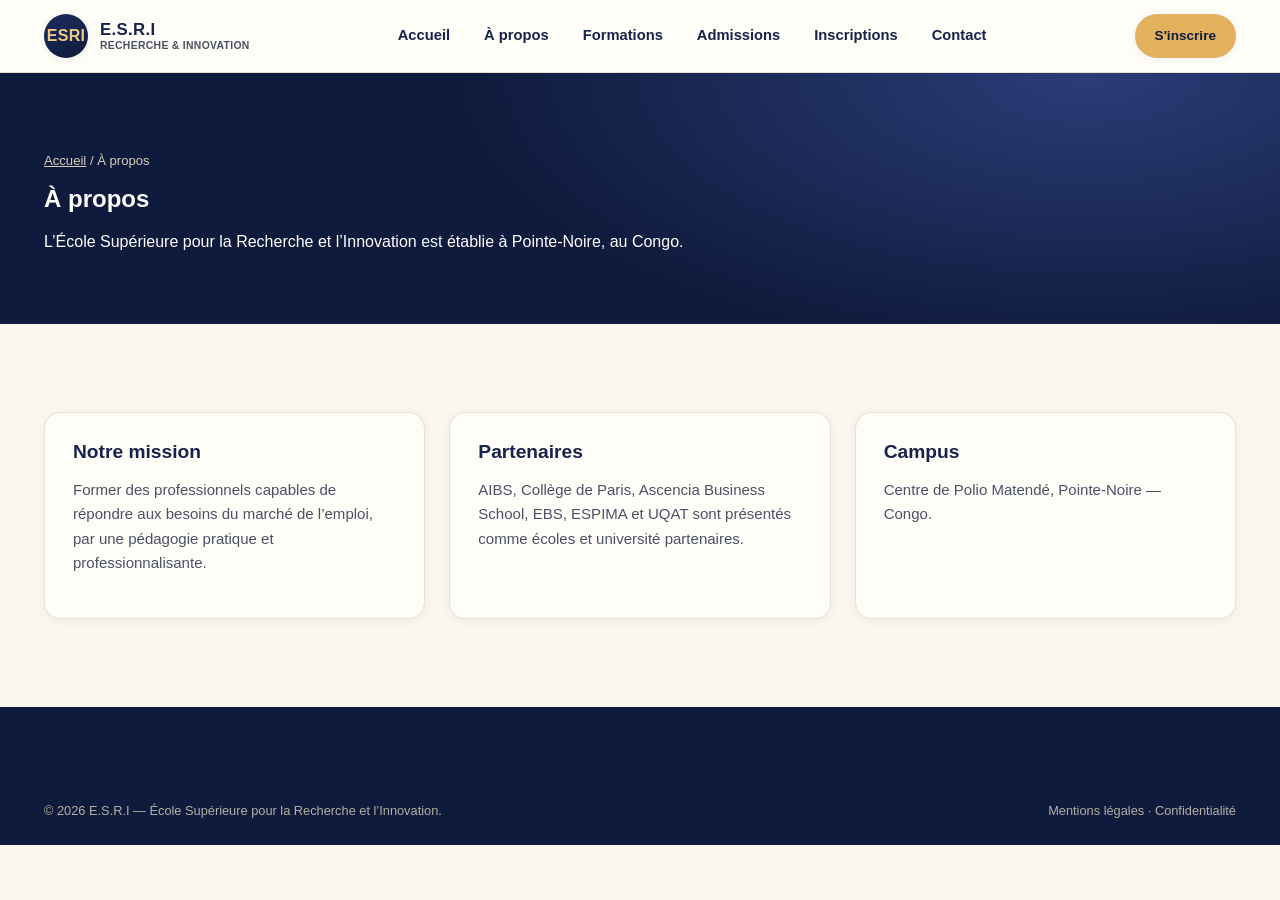
==== pages/a-propos.html @ 17736746 "Ajout des fichiers du site ESRI" ====
<!doctype html><html lang="fr"><head><meta charset="utf-8"><meta name="viewport" content="width=device-width,initial-scale=1"><link rel="stylesheet" href="../css/style.css"></head><body data-page="a-propos"><div id="app"></div><script src="../js/pages.js"></script></body></html>
---- css/style.css ----
/* =========================================================
   E.S.R.I — Design System
   École Supérieure pour la Recherche et l'Innovation
   Palette extraite du logo : bleu marine / or / crème
   ========================================================= */

:root{
  /* --- Couleurs (extraites du logo) --- */
  --navy-950:#0F1B3C;
  --navy-900:#16234C;
  --navy-800:#1C2D5E;
  --navy-700:#2A3D78;
  --gold-600:#C99A3E;
  --gold-500:#E3B15D;
  --gold-400:#EFC983;
  --gold-100:#FBEED0;
  --cream-50:#FAF7EF;
  --paper:#FFFDF8;
  --ink-900:#1B2233;
  --ink-600:#4B5266;
  --ink-400:#828A9E;
  --line:#E7E1D2;
  --white:#FFFFFF;
  --success:#2E7D5B;

  /* --- Typo --- */
  --font-display:'Poppins', 'Segoe UI', sans-serif;
  --font-body:'Inter', 'Segoe UI', sans-serif;

  /* --- Rythme --- */
  --radius-s:8px;
  --radius-m:16px;
  --radius-l:28px;
  --shadow-s:0 2px 10px rgba(15,27,60,.06);
  --shadow-m:0 12px 32px rgba(15,27,60,.10);
  --shadow-l:0 24px 60px rgba(15,27,60,.16);
  --container:1240px;
}

*,*::before,*::after{box-sizing:border-box;}
html{scroll-behavior:smooth;}
@media (prefers-reduced-motion: reduce){
  html{scroll-behavior:auto;}
  *,*::before,*::after{animation-duration:.001ms !important;animation-iteration-count:1 !important;transition-duration:.001ms !important;}
}

body{
  margin:0;
  font-family:var(--font-body);
  color:var(--ink-900);
  background:var(--cream-50);
  line-height:1.6;
  -webkit-font-smoothing:antialiased;
}

img{max-width:100%;display:block;}
a{color:inherit;text-decoration:none;}
ul{margin:0;padding:0;list-style:none;}
button{font:inherit;cursor:pointer;}
h1,h2,h3,h4{font-family:var(--font-display);color:var(--navy-900);margin:0 0 .5em;line-height:1.15;}

.skip-link{position:fixed;left:16px;top:12px;z-index:1000;padding:10px 14px;border-radius:8px;background:var(--gold-400);color:var(--navy-950);font-weight:700;transform:translateY(-160%);transition:transform .15s;}
.skip-link:focus{transform:translateY(0);}

.container{max-width:var(--container);margin:0 auto;padding:0 24px;}

:focus-visible{outline:3px solid var(--gold-500);outline-offset:3px;border-radius:4px;}

/* --- Eyebrow / labels --- */
.eyebrow{
  display:inline-flex;align-items:center;gap:10px;
  font-family:var(--font-body);font-weight:700;font-size:.78rem;
  letter-spacing:.14em;text-transform:uppercase;color:var(--gold-600);
  margin-bottom:14px;
}
.eyebrow::before{content:"";width:22px;height:2px;background:var(--gold-500);display:inline-block;}

/* --- Boutons --- */
.btn{
  display:inline-flex;align-items:center;justify-content:center;gap:8px;
  padding:14px 28px;border-radius:999px;font-weight:600;font-size:.95rem;
  border:2px solid transparent;transition:transform .18s ease, box-shadow .18s ease, background .18s ease;
  white-space:nowrap;
}
.btn:hover{transform:translateY(-2px);}
.btn-primary{background:var(--gold-500);color:var(--navy-950);box-shadow:var(--shadow-s);}
.btn-primary:hover{background:var(--gold-400);box-shadow:var(--shadow-m);}
.btn-outline{border-color:var(--navy-800);color:var(--navy-900);}
.btn-outline:hover{background:var(--navy-900);color:var(--white);}
.btn-ghost-light{border-color:rgba(255,255,255,.5);color:var(--white);}
.btn-ghost-light:hover{background:rgba(255,255,255,.12);}
.btn-sm{padding:9px 18px;font-size:.85rem;}

/* =========================================================
   HEADER / NAVIGATION
   ========================================================= */
.topbar{
  background:var(--navy-950);color:var(--gold-100);font-size:.8rem;
}
.topbar .container{display:flex;justify-content:space-between;align-items:center;padding:8px 24px;gap:16px;flex-wrap:wrap;}
.topbar a{opacity:.9;}
.topbar a:hover{opacity:1;text-decoration:underline;}
.topbar-links{display:flex;gap:18px;flex-wrap:wrap;}

.navbar{
  position:sticky;top:0;z-index:100;
  background:rgba(255,253,248,.92);backdrop-filter:blur(10px);
  border-bottom:1px solid var(--line);
}
.nav-inner{display:flex;align-items:center;justify-content:space-between;padding:14px 24px;gap:24px;}
.brand{display:flex;align-items:center;gap:12px;font-family:var(--font-display);font-weight:800;color:var(--navy-900);}
.brand-mark{
  width:44px;height:44px;border-radius:50%;
  background:linear-gradient(160deg,var(--navy-800),var(--navy-950));
  display:flex;align-items:center;justify-content:center;color:var(--gold-400);
  font-weight:800;font-size:1rem;letter-spacing:.02em;flex-shrink:0;
  box-shadow:var(--shadow-s);
}
.brand-text{display:flex;flex-direction:column;line-height:1.1;}
.brand-text b{font-size:1.05rem;letter-spacing:.02em;}
.brand-text span{font-size:.65rem;font-weight:600;color:var(--ink-600);letter-spacing:.03em;text-transform:uppercase;font-family:var(--font-body);}

.nav-links{display:flex;align-items:center;gap:6px;}
.nav-links > li{position:relative;}
.nav-links a.nav-link{
  display:flex;align-items:center;gap:5px;padding:10px 14px;border-radius:10px;
  font-weight:600;font-size:.92rem;color:var(--navy-900);transition:background .15s;
}
.nav-links a.nav-link:hover,.nav-links li.open > a.nav-link{background:var(--gold-100);}
.chev{width:9px;height:9px;border-right:2px solid currentColor;border-bottom:2px solid currentColor;transform:rotate(45deg);margin-top:-3px;transition:transform .2s;}
.nav-links li.open .chev{transform:rotate(225deg);margin-top:3px;}

.mega{
  position:absolute;top:calc(100% + 10px);left:0;min-width:640px;
  background:var(--paper);border:1px solid var(--line);border-radius:var(--radius-m);
  box-shadow:var(--shadow-l);padding:22px;display:none;grid-template-columns:1.1fr 1fr;gap:24px;
}
.nav-links li.open .mega{display:grid;}
.mega-col b{display:block;font-size:.72rem;letter-spacing:.1em;text-transform:uppercase;color:var(--gold-600);margin-bottom:10px;}
.mega-col a{display:block;padding:7px 0;font-size:.9rem;color:var(--ink-900);border-bottom:1px dashed transparent;}
.mega-col a:hover{color:var(--navy-800);border-color:var(--line);padding-left:4px;}
.mega-highlight{background:var(--navy-900);border-radius:var(--radius-s);padding:18px;color:var(--white);}
.mega-highlight b{color:var(--gold-400);}
.mega-highlight p{font-size:.85rem;color:var(--gold-100);margin:6px 0 14px;}

.nav-actions{display:flex;align-items:center;gap:10px;}
.burger{display:none;background:none;border:none;width:40px;height:40px;position:relative;}
.burger span{position:absolute;left:8px;right:8px;height:2px;background:var(--navy-900);transition:.25s;}
.burger span:nth-child(1){top:14px;}
.burger span:nth-child(2){top:20px;}
.burger span:nth-child(3){top:26px;}
.burger.active span:nth-child(1){transform:translateY(6px) rotate(45deg);}
.burger.active span:nth-child(2){opacity:0;}
.burger.active span:nth-child(3){transform:translateY(-6px) rotate(-45deg);}

/* =========================================================
   HERO
   ========================================================= */
.hero{
  position:relative;overflow:hidden;
  background:radial-gradient(1200px 600px at 78% -10%, var(--navy-700), var(--navy-950) 65%);
  color:var(--white);padding:88px 0 60px;
}
.hero-wreath{position:absolute;inset:0;opacity:.16;pointer-events:none;}
.hero-grid{display:grid;grid-template-columns:1.05fr .95fr;gap:56px;align-items:center;}
.hero h1{color:var(--white);font-size:clamp(2.1rem,4vw,3.4rem);max-width:15ch;}
.hero h1 em{font-style:normal;color:var(--gold-400);}
.hero p.lead{color:var(--gold-100);opacity:.9;max-width:52ch;font-size:1.08rem;margin-bottom:28px;}
.hero-cta{display:flex;gap:14px;flex-wrap:wrap;margin-bottom:36px;}
.hero-stats{display:flex;gap:28px;flex-wrap:wrap;}
.hero-stats div b{display:block;font-family:var(--font-display);font-size:1.6rem;color:var(--gold-400);}
.hero-stats div span{font-size:.78rem;color:var(--gold-100);opacity:.85;}

.hero-visual{position:relative;}
.hero-card{
  background:var(--paper);border-radius:var(--radius-l);padding:26px;box-shadow:var(--shadow-l);
  color:var(--ink-900);position:relative;
}
.hero-card img{border-radius:var(--radius-m);}
.hero-photo{width:100%;height:330px;object-fit:cover;object-position:center 35%;}
.hero-illustration{min-height:330px;border-radius:var(--radius-m);display:grid;place-content:center;gap:14px;padding:40px;background:radial-gradient(circle at 20% 20%,rgba(227,177,93,.8) 0 7%,transparent 8%),radial-gradient(circle at 77% 28%,rgba(255,255,255,.28) 0 10%,transparent 11%),linear-gradient(135deg,var(--navy-700),var(--navy-950));color:var(--gold-100);text-align:center;font-family:var(--font-display);font-weight:800;letter-spacing:.12em;}
.hero-illustration span{border:1px solid rgba(251,238,208,.36);border-radius:999px;padding:8px 18px;font-size:.72rem;}
.seal{
  position:absolute;bottom:-26px;left:-26px;width:118px;height:118px;border-radius:50%;
  background:linear-gradient(160deg,var(--gold-400),var(--gold-600));
  display:flex;flex-direction:column;align-items:center;justify-content:center;text-align:center;
  box-shadow:var(--shadow-l);color:var(--navy-950);border:4px solid var(--paper);
}
.seal b{font-family:var(--font-display);font-size:1.5rem;line-height:1;}
.seal span{font-size:.62rem;font-weight:700;text-transform:uppercase;letter-spacing:.05em;max-width:80px;}

/* =========================================================
   SECTIONS génériques
   ========================================================= */
section{padding:88px 0;}
.identity-banner{padding:28px 0;background:var(--paper);}
.identity-banner img{width:min(100%,860px);margin:0 auto;border-radius:var(--radius-m);border:1px solid var(--line);box-shadow:var(--shadow-s);}
.section-head{max-width:680px;margin-bottom:48px;}
.section-head.center{margin-left:auto;margin-right:auto;text-align:center;}
.section-head p{color:var(--ink-600);font-size:1.05rem;}

.bg-navy{background:var(--navy-950);color:var(--white);}
.bg-navy h2,.bg-navy .eyebrow{color:var(--white);}
.bg-navy .eyebrow{color:var(--gold-400);}
.bg-white{background:var(--paper);}

/* --- Cartes "à propos" / piliers --- */
.pillars{display:grid;grid-template-columns:repeat(4,1fr);gap:22px;}
.pillar{
  background:var(--paper);border:1px solid var(--line);border-radius:var(--radius-m);
  padding:28px 24px;box-shadow:var(--shadow-s);transition:transform .2s,box-shadow .2s;
}
.pillar:hover{transform:translateY(-6px);box-shadow:var(--shadow-m);}
.pillar-icon{
  width:48px;height:48px;border-radius:12px;background:var(--navy-950);
  display:flex;align-items:center;justify-content:center;color:var(--gold-400);margin-bottom:16px;
}
.pillar h3{font-size:1.05rem;margin-bottom:8px;}
.pillar p{color:var(--ink-600);font-size:.92rem;margin:0;}

/* --- Cartes actualités / événements --- */
.grid-3{display:grid;grid-template-columns:repeat(3,1fr);gap:26px;}
.news-card{
  background:var(--paper);border-radius:var(--radius-m);overflow:hidden;border:1px solid var(--line);
  box-shadow:var(--shadow-s);transition:transform .2s,box-shadow .2s;display:flex;flex-direction:column;
}
.news-card:hover{transform:translateY(-5px);box-shadow:var(--shadow-m);}
.news-thumb{height:170px;background:linear-gradient(135deg,var(--navy-800),var(--navy-950));position:relative;overflow:hidden;}
.news-thumb img{width:100%;height:100%;object-fit:cover;}
.news-thumb .tag{
  position:absolute;top:14px;left:14px;background:var(--gold-500);color:var(--navy-950);
  font-size:.7rem;font-weight:700;padding:5px 12px;border-radius:999px;text-transform:uppercase;letter-spacing:.04em;
}
.news-body{padding:20px;flex:1;display:flex;flex-direction:column;}
.news-date{font-size:.78rem;color:var(--gold-600);font-weight:700;letter-spacing:.04em;text-transform:uppercase;margin-bottom:8px;}
.news-body h3{font-size:1.05rem;margin-bottom:10px;}
.news-body p{color:var(--ink-600);font-size:.9rem;flex:1;}
.news-link{margin-top:14px;font-weight:700;color:var(--navy-800);font-size:.88rem;}

/* --- Événement liste --- */
.event-row{
  display:flex;gap:22px;align-items:center;padding:20px;border-radius:var(--radius-m);
  border:1px solid var(--line);background:var(--paper);margin-bottom:16px;
}
.event-date-badge{
  width:70px;height:70px;border-radius:14px;background:var(--navy-950);color:var(--white);
  display:flex;flex-direction:column;align-items:center;justify-content:center;flex-shrink:0;
}
.event-date-badge b{font-family:var(--font-display);font-size:1.4rem;color:var(--gold-400);line-height:1;}
.event-date-badge span{font-size:.68rem;text-transform:uppercase;letter-spacing:.04em;}
.event-row h4{margin:0 0 4px;font-family:var(--font-display);font-size:1rem;color:var(--navy-900);}
.event-row p{margin:0;color:var(--ink-600);font-size:.86rem;}

/* --- Bandeau laurier / diviseur signature --- */
.laurel-divider{display:flex;align-items:center;justify-content:center;gap:18px;margin:0 0 44px;color:var(--gold-500);}
.laurel-divider svg{width:140px;height:auto;}

/* --- CTA final --- */
.cta-block{
  background:linear-gradient(120deg,var(--navy-900),var(--navy-950));border-radius:var(--radius-l);
  padding:60px;color:var(--white);display:flex;justify-content:space-between;align-items:center;gap:32px;flex-wrap:wrap;
  position:relative;overflow:hidden;
}
.cta-block h2{color:var(--white);margin-bottom:8px;}
.cta-block p{color:var(--gold-100);opacity:.9;margin:0;max-width:44ch;}

/* --- Espaces (étudiant/enseignant/admin) --- */
.spaces{display:grid;grid-template-columns:repeat(3,1fr);gap:24px;}
.space-card{
  border-radius:var(--radius-m);padding:30px;border:1px solid var(--line);background:var(--paper);
  box-shadow:var(--shadow-s);
}
.space-card .pillar-icon{margin-bottom:20px;}
.space-card h3{font-size:1.15rem;}
.space-card p{color:var(--ink-600);font-size:.9rem;margin-bottom:20px;}

/* =========================================================
   FOOTER
   ========================================================= */
footer{background:var(--navy-950);color:var(--gold-100);padding:70px 0 24px;}
.footer-grid{display:grid;grid-template-columns:1.4fr 1fr 1fr;gap:36px;padding-bottom:44px;border-bottom:1px solid rgba(255,255,255,.1);}
.footer-brand p{font-size:.88rem;opacity:.8;max-width:32ch;}
.footer-col h4{color:var(--white);font-family:var(--font-display);font-size:.92rem;margin-bottom:16px;}
.footer-col a{display:block;font-size:.86rem;opacity:.82;padding:5px 0;}
.footer-col a:hover{opacity:1;color:var(--gold-400);}
.footer-bottom{display:flex;justify-content:space-between;padding-top:24px;font-size:.8rem;opacity:.7;flex-wrap:wrap;gap:10px;}
.social{display:flex;gap:10px;margin-top:16px;}
.social a{width:36px;height:36px;border-radius:50%;background:rgba(255,255,255,.08);display:flex;align-items:center;justify-content:center;}
.social a:hover{background:var(--gold-500);color:var(--navy-950);}
.social-note{font-size:.82rem;opacity:.8;}

/* --- Reveal on scroll --- */
.reveal{opacity:0;transform:translateY(24px);transition:opacity .6s ease,transform .6s ease;}
.reveal.in{opacity:1;transform:translateY(0);}

/* =========================================================
   Pages secondaires — bannière
   ========================================================= */
.page-banner{
  background:radial-gradient(900px 400px at 85% 0%, var(--navy-700), var(--navy-950) 70%);
  color:var(--white);padding:64px 0 54px;
}
.breadcrumb{font-size:.82rem;color:var(--gold-100);opacity:.85;margin-bottom:14px;}
.breadcrumb a{text-decoration:underline;}
.page-banner h1{color:var(--white);margin:0;}

/* --- Formulaires (connexion, contact) --- */
.form-card{background:var(--paper);border:1px solid var(--line);border-radius:var(--radius-l);padding:40px;box-shadow:var(--shadow-m);}
.field{margin-bottom:18px;}
.field label{display:block;font-size:.85rem;font-weight:700;color:var(--navy-900);margin-bottom:7px;}
.field input,.field select,.field textarea{
  width:100%;padding:12px 14px;border:1.5px solid var(--line);border-radius:var(--radius-s);
  font-family:var(--font-body);font-size:.95rem;background:var(--white);color:var(--ink-900);
  transition:border-color .15s;
}
.field input:focus,.field select:focus,.field textarea:focus{border-color:var(--gold-500);}
.role-tabs{display:flex;gap:8px;margin-bottom:26px;background:var(--cream-50);padding:6px;border-radius:999px;}
.role-tabs button{flex:1;padding:10px;border:none;background:transparent;border-radius:999px;font-weight:700;font-size:.85rem;color:var(--ink-600);}
.role-tabs button.active{background:var(--navy-950);color:var(--gold-400);}

/* --- Pages de contenu --- */
.content-grid{display:grid;grid-template-columns:repeat(3,1fr);gap:24px;}
.content-card{background:var(--paper);border:1px solid var(--line);border-radius:var(--radius-m);padding:28px;box-shadow:var(--shadow-s);}
.content-card h2{font-size:1.2rem;}
.content-card p,.content-card li{color:var(--ink-600);font-size:.94rem;}
.content-card ul{list-style:disc;padding-left:20px;}
.formation-image{width:100%;height:190px;object-fit:cover;border-radius:var(--radius-s);margin-bottom:18px;}
.notice{border-left:4px solid var(--gold-500);background:var(--gold-100);padding:16px 18px;border-radius:0 var(--radius-s) var(--radius-s) 0;color:var(--navy-950);}
.form-layout{max-width:760px;margin:0 auto;}
.form-feedback{margin-top:16px;padding:12px 14px;border-radius:var(--radius-s);background:var(--gold-100);color:var(--navy-950);}

/* =========================================================
   RESPONSIVE
   ========================================================= */
@media (max-width:1080px){
  .pillars{grid-template-columns:repeat(2,1fr);}
  .grid-3{grid-template-columns:repeat(2,1fr);}
  .spaces{grid-template-columns:1fr;}
  .footer-grid{grid-template-columns:1fr 1fr;}
}
@media (max-width:980px){
  .hero-grid{grid-template-columns:1fr;}
  .hero-visual{order:-1;max-width:420px;margin:0 auto 20px;}
}
@media (max-width:1020px){
  .nav-inner{gap:12px;}
  .nav-links{
    position:absolute;top:100%;right:0;bottom:auto;left:auto;width:min(84vw,360px);
    max-height:calc(100dvh - 73px);
    background:var(--paper);flex-direction:column;align-items:stretch;
    padding:24px;gap:4px;transform:translateX(100%);transition:transform .3s ease;
    box-shadow:var(--shadow-l);overflow-y:auto;z-index:101;
  }
  .nav-links.open{transform:translateX(0);}
  .nav-links > li{width:100%;}
  .nav-links a.nav-link{padding:10px 14px;}
  .mega{position:static;box-shadow:none;border:none;min-width:0;grid-template-columns:1fr;padding:8px 0 8px 16px;}
  .mega-highlight{display:none;}
  .burger{display:block;}
  .nav-actions .btn{display:none;}
  .cta-block{flex-direction:column;text-align:center;padding:40px 26px;}
}
@media (max-width:640px){
  .nav-inner{padding:10px 16px;}
  .brand{gap:8px;}
  .brand-mark{width:38px;height:38px;font-size:.8rem;}
  .brand-text b{font-size:.95rem;}
  .brand-text span{font-size:.57rem;}
  .nav-links{width:min(88vw,360px);padding:20px 16px;}
  .pillars,.grid-3,.content-grid{grid-template-columns:1fr;}
  .footer-grid{grid-template-columns:1fr 1fr;}
  section{padding:60px 0;}
  .form-card{padding:26px;}
  .hero{padding:64px 0 40px;}
}
@media (min-width:641px) and (max-width:900px){.content-grid{grid-template-columns:1fr 1fr;}}
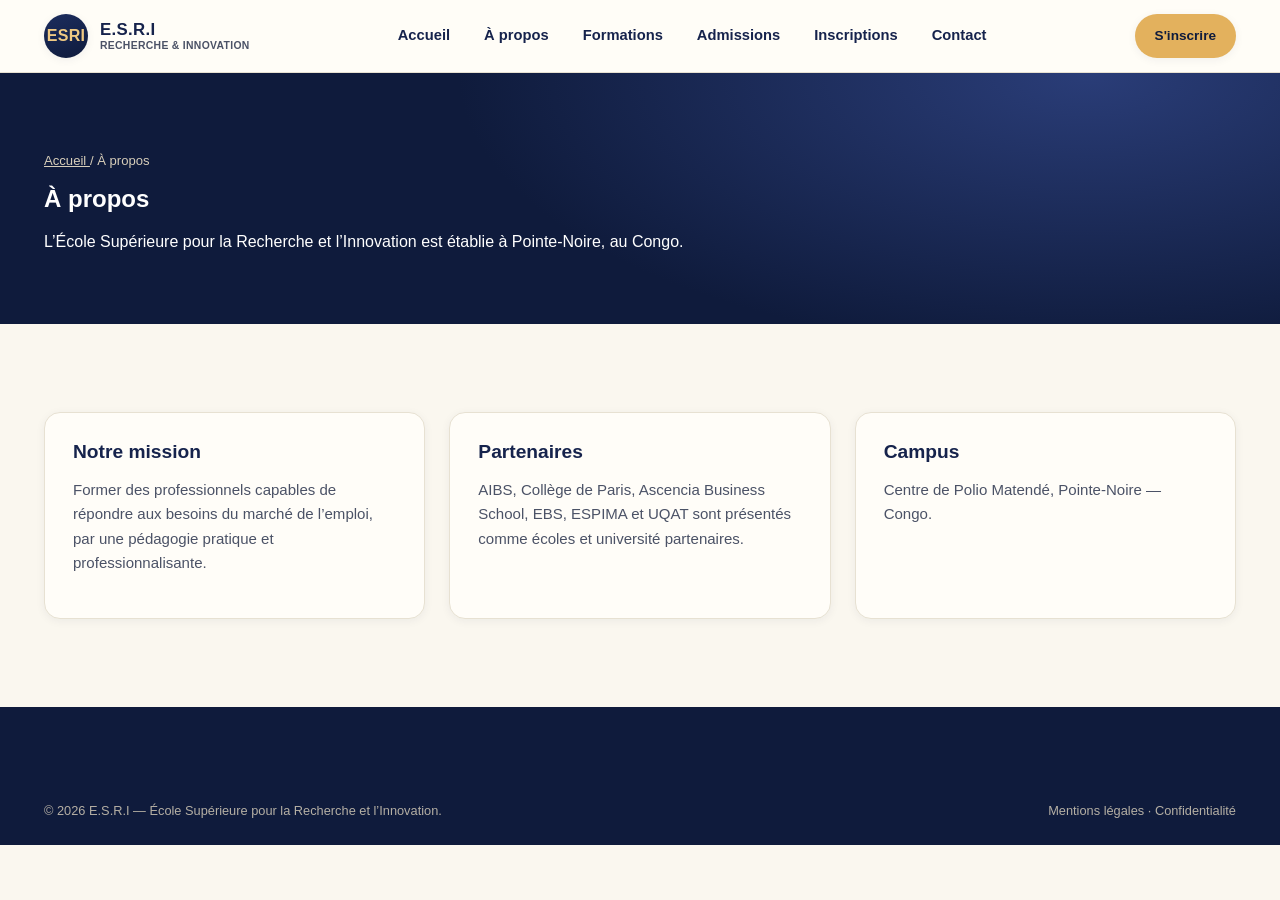
==== commit 8ff71523: "Correction navigation et responsive" ====
--- a/pages/a-propos.html
+++ b/pages/a-propos.html
@@ -1 +1,16 @@
-<!doctype html><html lang="fr"><head><meta charset="utf-8"><meta name="viewport" content="width=device-width,initial-scale=1"><link rel="stylesheet" href="../css/style.css"></head><body data-page="a-propos"><div id="app"></div><script src="../js/pages.js"></script></body></html>
+<!doctype html>
+<html lang="fr">
+
+<head>
+    <meta charset="utf-8">
+    <meta name="viewport" content="width=device-width,initial-scale=1">
+    <link rel="stylesheet" href="../css/style.css">
+</head>
+
+<body data-page="a-propos">
+    <div id="app"></div>
+    <script src="../js/pages.js"></script>
+    <script src="../js/navigation.js"></script>
+</body>
+
+</html>
--- a/css/style.css
+++ b/css/style.css
@@ -330,6 +330,16 @@
 .form-feedback{margin-top:16px;padding:12px 14px;border-radius:var(--radius-s);background:var(--gold-100);color:var(--navy-950);}
 
 /* =========================================================
+   CORRECTION DU DÉBORDEMENT HORIZONTAL MOBILE
+   ========================================================= */
+
+html,
+body {
+    max-width: 100%;
+    overflow-x: hidden;
+}
+
+/* =========================================================
    RESPONSIVE
    ========================================================= */
 @media (max-width:1080px){
@@ -374,3 +384,137 @@
   .hero{padding:64px 0 40px;}
 }
 @media (min-width:641px) and (max-width:900px){.content-grid{grid-template-columns:1fr 1fr;}}
+
+
+/* =========================================================
+   E.S.R.I — CORRECTIONS RESPONSIVE
+   ========================================================= */
+
+/* Évite les débordements horizontaux */
+html {
+    width: 100%;
+    overflow-x: hidden;
+}
+
+body {
+    width: 100%;
+    max-width: 100%;
+    overflow-x: hidden;
+}
+
+/* Les images restent toujours dans leur conteneur */
+img {
+    max-width: 100%;
+    height: auto;
+}
+
+/* Les éléments de formulaire ne dépassent pas l'écran */
+input,
+textarea,
+select,
+button {
+    max-width: 100%;
+    box-sizing: border-box;
+}
+
+/* Empêche les longues adresses/emails de casser la mise en page */
+p,
+a,
+h1,
+h2,
+h3,
+h4 {
+    overflow-wrap: break-word;
+}
+
+/* =========================================================
+   MOBILE
+   ========================================================= */
+
+@media (max-width: 1020px) {
+
+    .container {
+        width: 100%;
+        max-width: 100%;
+        box-sizing: border-box;
+    }
+
+    .navbar {
+        width: 100%;
+        max-width: 100%;
+    }
+
+    .nav-inner {
+        width: 100%;
+        box-sizing: border-box;
+    }
+
+    .nav-actions {
+        flex-shrink: 0;
+    }
+
+    .burger {
+        flex-shrink: 0;
+    }
+
+    .content-grid {
+        width: 100%;
+        box-sizing: border-box;
+    }
+
+    .content-card {
+        width: 100%;
+        box-sizing: border-box;
+    }
+
+    .formation-image {
+        display: block;
+        width: 100%;
+        max-width: 100%;
+        height: auto;
+        object-fit: cover;
+    }
+}
+
+/* =========================================================
+   PETITS SMARTPHONES
+   ========================================================= */
+
+@media (max-width: 480px) {
+
+    .container {
+        padding-left: 16px;
+        padding-right: 16px;
+    }
+
+    .brand-text span {
+        font-size: 0.7rem;
+    }
+
+    .brand-mark {
+        flex-shrink: 0;
+    }
+
+    .page-banner {
+        padding-left: 16px;
+        padding-right: 16px;
+    }
+
+    .page-banner h1 {
+        font-size: clamp(2rem, 9vw, 3rem);
+    }
+
+    .content-card {
+        padding: 20px;
+    }
+
+    .content-card h2 {
+        font-size: 1.2rem;
+    }
+
+    .content-card p {
+        font-size: 0.95rem;
+        line-height: 1.7;
+    }
+
+}
